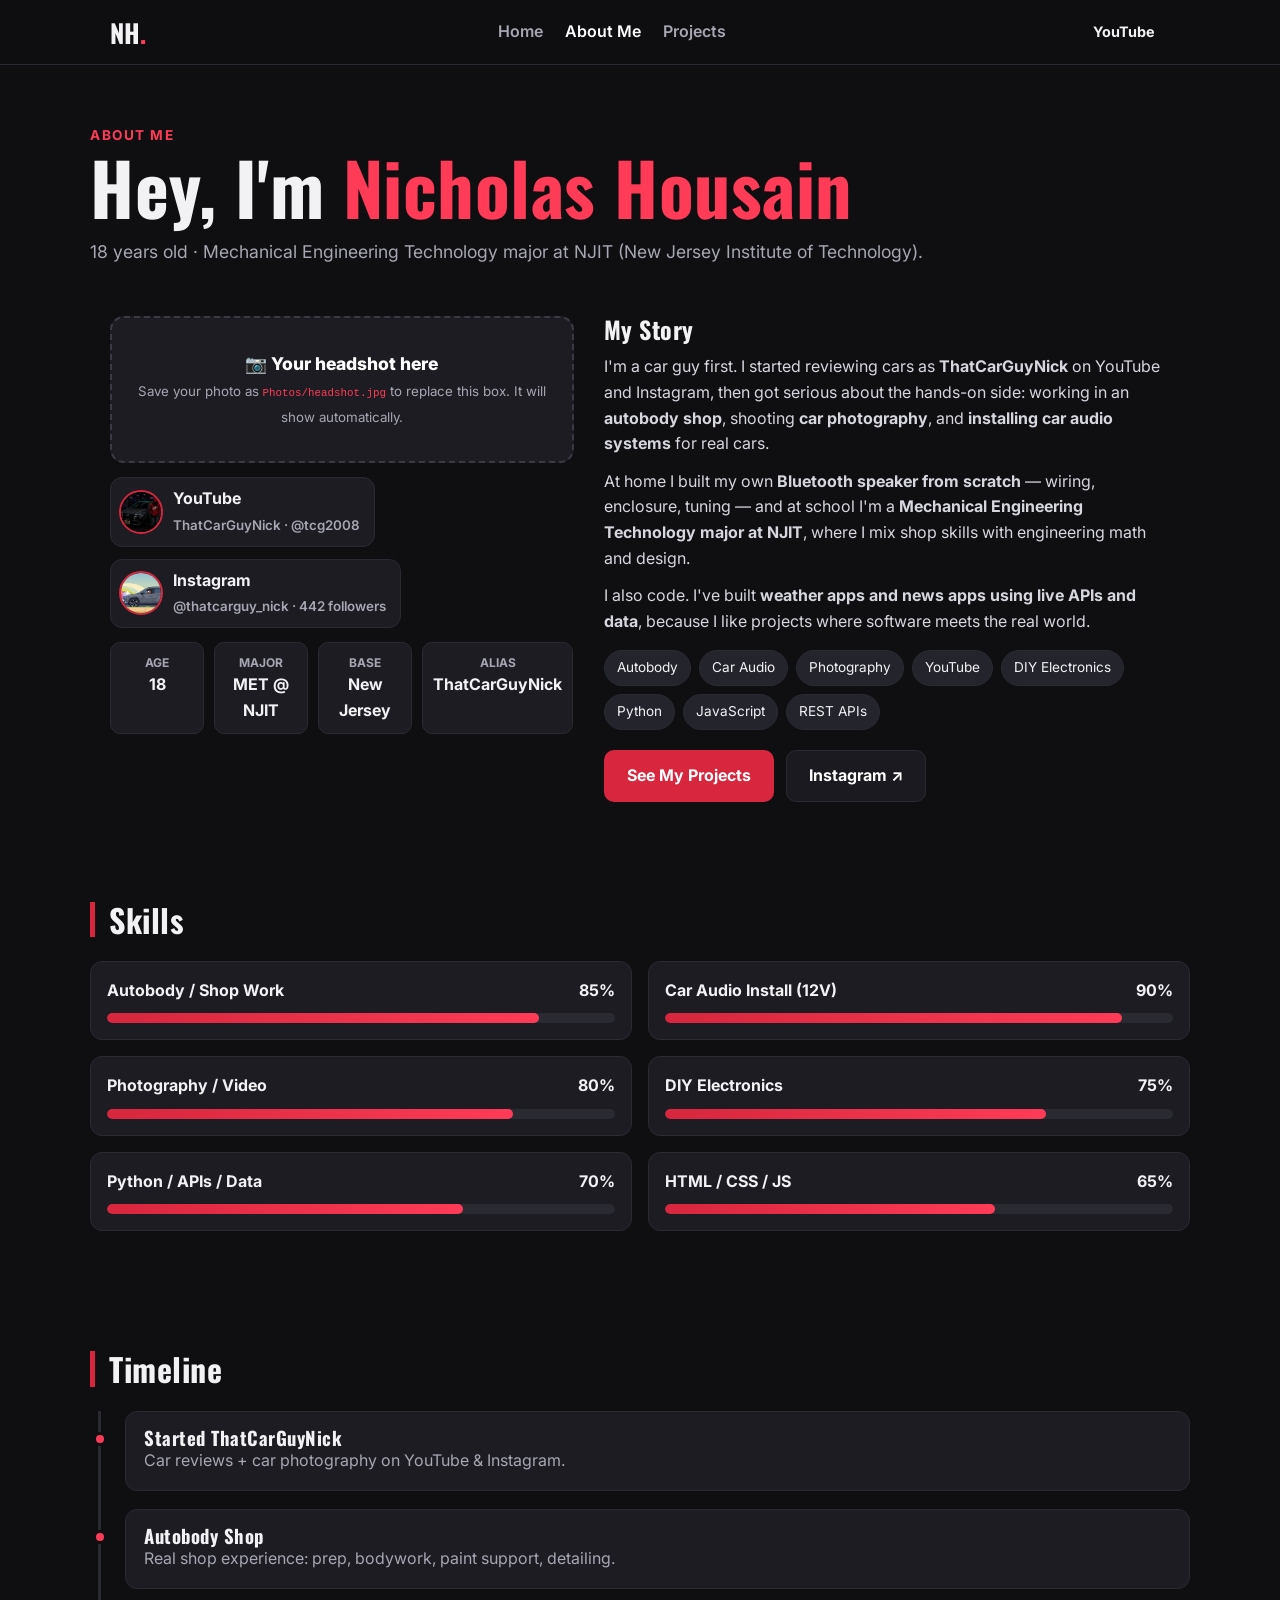
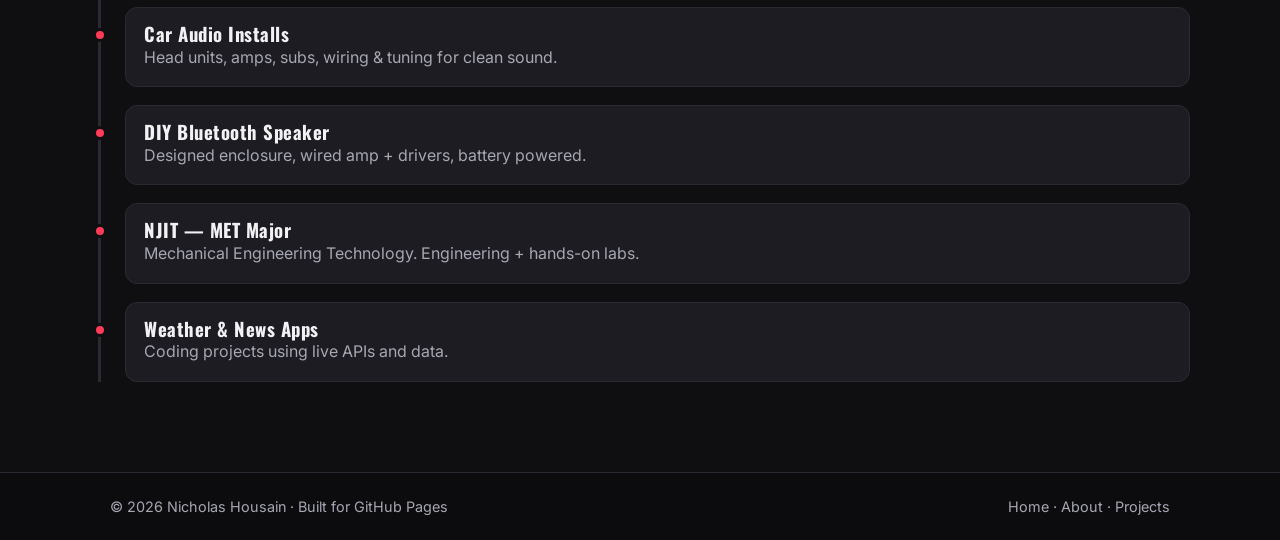
==== about.html @ 1f9f18bd "Launch portfolio on GitHub Pages with Photos folder" ====
<!DOCTYPE html>
<html lang="en">
<head>
<meta charset="UTF-8" />
<meta name="viewport" content="width=device-width, initial-scale=1.0" />
<title>About Me — Nicholas Housain</title>
<link rel="stylesheet" href="css/style.css" />
<link href="https://fonts.googleapis.com/css2?family=Inter:wght@400;500;600;700;800&family=Oswald:wght@500;600;700&display=swap" rel="stylesheet">
</head>
<body>
<header class="nav">
  <div class="container nav-inner">
    <a href="index.html" class="logo">NH<span>.</span></a>
    <nav class="links" id="navLinks">
      <a href="index.html">Home</a>
      <a href="about.html" class="active">About Me</a>
      <a href="projects.html">Projects</a>
    </nav>
    <div class="nav-cta">
      <a class="btn btn-small" href="https://www.youtube.com/@tcg2008" target="_blank" rel="noopener">YouTube</a>
      <button class="hamburger" id="hamburger" aria-label="Menu">☰</button>
    </div>
  </div>
</header>

<section class="container section page-head">
  <p class="eyebrow">About Me</p>
  <h1>Hey, I'm <span>Nicholas Housain</span></h1>
  <p class="subtitle">18 years old · Mechanical Engineering Technology major at NJIT (New Jersey Institute of Technology).</p>
</section>

<section class="container about-grid">
  <div class="about-photo">
    <div class="headshot-placeholder">
      <p>📷 Your headshot here</p>
      <small>Save your photo as <code>Photos/headshot.jpg</code> to replace this box. It will show automatically.</small>
      <img src="Photos/headshot.jpg" alt="Nicholas Housain headshot" onerror="this.style.display='none'" style="margin-top:12px;border-radius:10px;" />
    </div>
    <div class="channels" style="margin-top:14px">
      <a class="channel" href="https://www.youtube.com/@tcg2008" target="_blank" rel="noopener">
        <img src="Photos/youtube-profile.jpg" alt="YouTube profile" />
        <span>YouTube<br><small>ThatCarGuyNick · @tcg2008</small></span>
      </a>
      <a class="channel" href="https://www.instagram.com/thatcarguy_nick" target="_blank" rel="noopener">
        <img src="Photos/instagram-profile.jpg" alt="Instagram profile" />
        <span>Instagram<br><small>@thatcarguy_nick · 442 followers</small></span>
      </a>
    </div>
    <div class="fact-box">
      <div><strong>Age</strong><span>18</span></div>
      <div><strong>Major</strong><span>MET @ NJIT</span></div>
      <div><strong>Base</strong><span>New Jersey</span></div>
      <div><strong>Alias</strong><span>ThatCarGuyNick</span></div>
    </div>
  </div>
  <div class="about-text">
    <h2>My Story</h2>
    <p>I'm a car guy first. I started reviewing cars as <b>ThatCarGuyNick</b> on YouTube and Instagram, then got serious about the hands-on side: working in an <b>autobody shop</b>, shooting <b>car photography</b>, and <b>installing car audio systems</b> for real cars.</p>
    <p>At home I built my own <b>Bluetooth speaker from scratch</b> — wiring, enclosure, tuning — and at school I'm a <b>Mechanical Engineering Technology major at NJIT</b>, where I mix shop skills with engineering math and design.</p>
    <p>I also code. I've built <b>weather apps and news apps using live APIs and data</b>, because I like projects where software meets the real world.</p>
    <div class="tags">
      <span>Autobody</span><span>Car Audio</span><span>Photography</span><span>YouTube</span><span>DIY Electronics</span><span>Python</span><span>JavaScript</span><span>REST APIs</span>
    </div>
    <div class="hero-btns">
      <a class="btn btn-primary" href="projects.html">See My Projects</a>
      <a class="btn btn-ghost" href="https://www.instagram.com/thatcarguy_nick" target="_blank" rel="noopener">Instagram ↗</a>
    </div>
  </div>
</section>

<section class="container section">
  <h2 class="section-title">Skills</h2>
  <div class="skills">
    <div class="skill"><div class="skill-top"><span>Autobody / Shop Work</span><span>85%</span></div><div class="bar"><i style="width:85%"></i></div></div>
    <div class="skill"><div class="skill-top"><span>Car Audio Install (12V)</span><span>90%</span></div><div class="bar"><i style="width:90%"></i></div></div>
    <div class="skill"><div class="skill-top"><span>Photography / Video</span><span>80%</span></div><div class="bar"><i style="width:80%"></i></div></div>
    <div class="skill"><div class="skill-top"><span>DIY Electronics</span><span>75%</span></div><div class="bar"><i style="width:75%"></i></div></div>
    <div class="skill"><div class="skill-top"><span>Python / APIs / Data</span><span>70%</span></div><div class="bar"><i style="width:70%"></i></div></div>
    <div class="skill"><div class="skill-top"><span>HTML / CSS / JS</span><span>65%</span></div><div class="bar"><i style="width:65%"></i></div></div>
  </div>
</section>

<section class="container section">
  <h2 class="section-title">Timeline</h2>
  <div class="timeline">
    <div class="t-item"><span class="t-dot"></span><div><h3>Started ThatCarGuyNick</h3><p>Car reviews + car photography on YouTube & Instagram.</p></div></div>
    <div class="t-item"><span class="t-dot"></span><div><h3>Autobody Shop</h3><p>Real shop experience: prep, bodywork, paint support, detailing.</p></div></div>
    <div class="t-item"><span class="t-dot"></span><div><h3>Car Audio Installs</h3><p>Head units, amps, subs, wiring & tuning for clean sound.</p></div></div>
    <div class="t-item"><span class="t-dot"></span><div><h3>DIY Bluetooth Speaker</h3><p>Designed enclosure, wired amp + drivers, battery powered.</p></div></div>
    <div class="t-item"><span class="t-dot"></span><div><h3>NJIT — MET Major</h3><p>Mechanical Engineering Technology. Engineering + hands-on labs.</p></div></div>
    <div class="t-item"><span class="t-dot"></span><div><h3>Weather & News Apps</h3><p>Coding projects using live APIs and data.</p></div></div>
  </div>
</section>

<footer>
  <div class="container foot">
    <p>© <span id="year"></span> Nicholas Housain · Built for GitHub Pages</p>
    <p><a href="index.html">Home</a> · <a href="about.html">About</a> · <a href="projects.html">Projects</a></p>
  </div>
</footer>
<script src="js/main.js"></script>
</body>
</html>
---- css/style.css ----
:root{
  --bg:#0f0f12; --bg2:#17171c; --card:#1c1c22; --line:#2a2a33;
  --text:#f2f2f5; --muted:#a7a7b3; --red:#d7263d; --red2:#ff3b57;
  --radius:14px; --max:1100px;
}
*{box-sizing:border-box;margin:0;padding:0}
body{background:var(--bg);color:var(--text);font-family:Inter,system-ui,sans-serif;line-height:1.6}
h1,h2,h3{font-family:Oswald,Inter,sans-serif;letter-spacing:.5px;line-height:1.1}
h1{font-size:clamp(2.5rem,6vw,4.5rem)} h1 span{color:var(--red2)}
a{color:inherit;text-decoration:none}
img{max-width:100%;display:block}
.container{max-width:var(--max);margin:0 auto;padding:0 20px}
.section{padding:60px 0}
.section-title{font-size:2rem;margin-bottom:24px;border-left:5px solid var(--red);padding-left:14px}
.eyebrow{color:var(--red2);font-weight:700;text-transform:uppercase;font-size:.85rem;letter-spacing:1.5px}
.subtitle{color:var(--muted);margin:12px 0 20px;font-size:1.1rem}

/* NAV */
.nav{position:sticky;top:0;z-index:50;background:rgba(15,15,18,.92);backdrop-filter:blur(8px);border-bottom:1px solid var(--line)}
.nav-inner{display:flex;align-items:center;justify-content:space-between;height:64px}
.logo{font-family:Oswald;font-size:1.6rem;font-weight:700}.logo span{color:var(--red2)}
.links{display:flex;gap:22px}
.links a{color:var(--muted);font-weight:600}.links a.active,.links a:hover{color:#fff}
.nav-cta{display:flex;gap:10px;align-items:center}
.hamburger{display:none;background:none;border:1px solid var(--line);color:#fff;border-radius:8px;padding:6px 10px;font-size:1.1rem;cursor:pointer}

/* BUTTONS */
.btn{display:inline-block;padding:12px 22px;border-radius:10px;font-weight:700;border:1px solid transparent;cursor:pointer;transition:.2s}
.btn-primary{background:var(--red);color:#fff}.btn-primary:hover{background:var(--red2);transform:translateY(-1px)}
.btn-ghost{border-color:var(--line);color:#fff;background:#1a1a20}.btn-ghost:hover{border-color:var(--red2)}
.btn-small{padding:8px 14px;font-size:.9rem;border-radius:8px}
.link{color:var(--red2);font-weight:700}

/* HERO */
.hero{position:relative;overflow:hidden;padding:60px 0 40px;border-bottom:1px solid var(--line)}
.hero-bg{position:absolute;inset:0;background:radial-gradient(600px 300px at 80% 10%,rgba(215,38,61,.25),transparent),linear-gradient(180deg,#17171c,#0f0f12)}
.hero-grid{position:relative;display:grid;grid-template-columns:1.1fr .9fr;gap:36px;align-items:center}
.hero-btns{display:flex;gap:12px;margin:20px 0;flex-wrap:wrap}
.socials{display:flex;gap:14px;color:var(--muted);font-weight:600;flex-wrap:wrap}.socials a:hover{color:#fff}
.hero-card{background:var(--card);border:1px solid var(--line);border-radius:var(--radius);overflow:hidden}
.hero-card img{height:260px;width:100%;object-fit:cover}
.hero-card-body{padding:18px}
.stat-row{display:flex;gap:26px;margin-bottom:10px}.stat-row strong{display:block;font-size:1.5rem}.stat-row span{color:var(--muted);font-size:.85rem}
.note{color:var(--muted);font-size:.95rem}

/* CARDS */
.cards-3{display:grid;grid-template-columns:repeat(3,1fr);gap:18px}
.card{background:var(--card);border:1px solid var(--line);border-radius:var(--radius);padding:24px;transition:.2s}
.card:hover{border-color:var(--red);transform:translateY(-3px)}
.card .icon{font-size:2rem;margin-bottom:10px}
.card h3{margin-bottom:8px}.card p{color:var(--muted);margin-bottom:12px}

/* STRIP */
.strip{background:var(--bg2);border-top:1px solid var(--line);border-bottom:1px solid var(--line);padding:50px 0;margin-top:20px}
.strip-grid{display:grid;grid-template-columns:1.2fr .8fr;gap:30px;align-items:center}
.strip p{color:var(--muted);margin:10px 0 18px}
.checklist{list-style:none;background:var(--card);border:1px solid var(--line);border-radius:var(--radius);padding:20px 24px}
.checklist li{padding:8px 0;border-bottom:1px solid var(--line)}.checklist li:last-child{border:0}

/* ABOUT */
.page-head{padding-bottom:10px}
.about-grid{display:grid;grid-template-columns:.9fr 1.1fr;gap:30px;padding:20px;align-items:start}
.about-photo img{border-radius:var(--radius);height:340px;width:100%;object-fit:cover;border:1px solid var(--line)}
.fact-box{display:grid;grid-template-columns:repeat(4,1fr);gap:10px;margin-top:14px}
.fact-box div{background:var(--card);border:1px solid var(--line);border-radius:10px;padding:10px;text-align:center}
.fact-box strong{display:block;font-size:.75rem;color:var(--muted);text-transform:uppercase}
.fact-box span{font-weight:700}
.about-text h2{margin-bottom:12px}.about-text p{color:#d6d6de;margin-bottom:12px}
.tags{display:flex;flex-wrap:wrap;gap:8px;margin:16px 0 20px}
.tags span{background:#24242c;border:1px solid var(--line);padding:6px 12px;border-radius:99px;font-size:.85rem}

/* SKILLS */
.skills{display:grid;grid-template-columns:1fr 1fr;gap:16px}
.skill{background:var(--card);border:1px solid var(--line);border-radius:12px;padding:16px}
.skill-top{display:flex;justify-content:space-between;font-weight:700;margin-bottom:10px}
.bar{background:#2a2a33;border-radius:99px;height:10px;overflow:hidden}
.bar i{display:block;height:100%;background:linear-gradient(90deg,var(--red),var(--red2));border-radius:99px}

/* TIMELINE */
.timeline{border-left:3px solid var(--line);margin-left:8px;padding-left:24px;display:grid;gap:18px}
.t-item{position:relative;background:var(--card);border:1px solid var(--line);border-radius:12px;padding:16px 18px}
.t-dot{position:absolute;left:-33px;top:20px;width:14px;height:14px;background:var(--red2);border-radius:50%;border:3px solid var(--bg)}
.t-item p{color:var(--muted)}

/* PROJECTS */
.filters{display:flex;gap:10px;margin-top:16px;flex-wrap:wrap}
.filter{background:var(--card);border:1px solid var(--line);color:var(--muted);padding:9px 16px;border-radius:99px;font-weight:700;cursor:pointer}
.filter.active,.filter:hover{background:var(--red);color:#fff;border-color:var(--red)}
.proj-grid{display:grid;grid-template-columns:repeat(3,1fr);gap:18px;padding-bottom:20px}
.proj{padding:0;overflow:hidden;display:flex;flex-direction:column}
.proj img{height:190px;width:100%;object-fit:cover;cursor:zoom-in}
.proj-body{padding:18px;display:flex;flex-direction:column;gap:10px;flex:1}
.pill{font-size:.78rem;background:#2a1216;border:1px solid #5a1f28;color:#ff8ba0;padding:4px 10px;border-radius:99px;width:fit-content;font-weight:700}
.proj-body p{color:var(--muted);font-size:.95rem}
.proj-links{display:flex;gap:8px;margin-top:auto;flex-wrap:wrap}
.meta{color:var(--muted);font-size:.85rem}
.proj.hide{display:none}

/* LIGHTBOX */
.lightbox{position:fixed;inset:0;background:rgba(0,0,0,.85);display:none;align-items:center;justify-content:center;z-index:99;padding:20px}
.lightbox.open{display:flex}
.lightbox img{max-width:90%;max-height:85vh;border-radius:12px}
#lightboxClose{position:absolute;top:20px;right:28px;font-size:1.6rem;cursor:pointer;background:#222;border:1px solid var(--line);border-radius:8px;padding:4px 12px}

/* CONTACT */
.contact-grid{display:grid;grid-template-columns:1fr 1fr;gap:26px;background:var(--card);border:1px solid var(--line);border-radius:var(--radius);padding:28px}
.form{display:grid;gap:12px}
.form input,.form textarea{background:#121216;border:1px solid var(--line);color:#fff;border-radius:10px;padding:12px;font:inherit}
.form input:focus,.form textarea:focus{outline:none;border-color:var(--red2)}
.form-msg{font-size:.9rem;color:#7CFC98}
.center{text-align:center}.center p{color:var(--muted);margin:10px 0 18px}

/* FOOTER */
footer{border-top:1px solid var(--line);padding:22px 0;margin-top:30px;background:#0c0c0f}
.foot{display:flex;justify-content:space-between;color:var(--muted);font-size:.9rem;flex-wrap:wrap;gap:8px}
.foot a:hover{color:#fff}

/* REVEAL */
.reveal{opacity:0;transform:translateY(14px);transition:.5s}
.reveal.show{opacity:1;transform:none}

/* CHANNELS + AVATARS */
.channels{display:flex;gap:12px;flex-wrap:wrap}
.channel{display:flex;align-items:center;gap:10px;background:var(--card);border:1px solid var(--line);border-radius:12px;padding:8px 14px 8px 8px;font-weight:700}
.channel:hover{border-color:var(--red2)}
.channel img{width:44px;height:44px;border-radius:50%;object-fit:cover;border:2px solid var(--red)}
.channel small{color:var(--muted);font-weight:600}
.headshot-placeholder{background:var(--card);border:2px dashed #3a3a45;border-radius:var(--radius);padding:32px 22px;text-align:center;color:var(--muted)}
.headshot-placeholder p{color:#fff;font-weight:800;font-size:1.1rem}
.headshot-placeholder code{color:var(--red2)}

@media(max-width:900px){
  .hero-grid,.about-grid,.strip-grid,.contact-grid{grid-template-columns:1fr}
  .cards-3,.proj-grid,.skills{grid-template-columns:1fr 1fr}
  .fact-box{grid-template-columns:repeat(2,1fr)}
}
@media(max-width:640px){
  .links{display:none;position:absolute;top:64px;left:0;right:0;background:#141419;flex-direction:column;padding:16px 20px;border-bottom:1px solid var(--line)}
  .links.open{display:flex}
  .hamburger{display:block}
  .cards-3,.proj-grid,.skills{grid-template-columns:1fr}
}
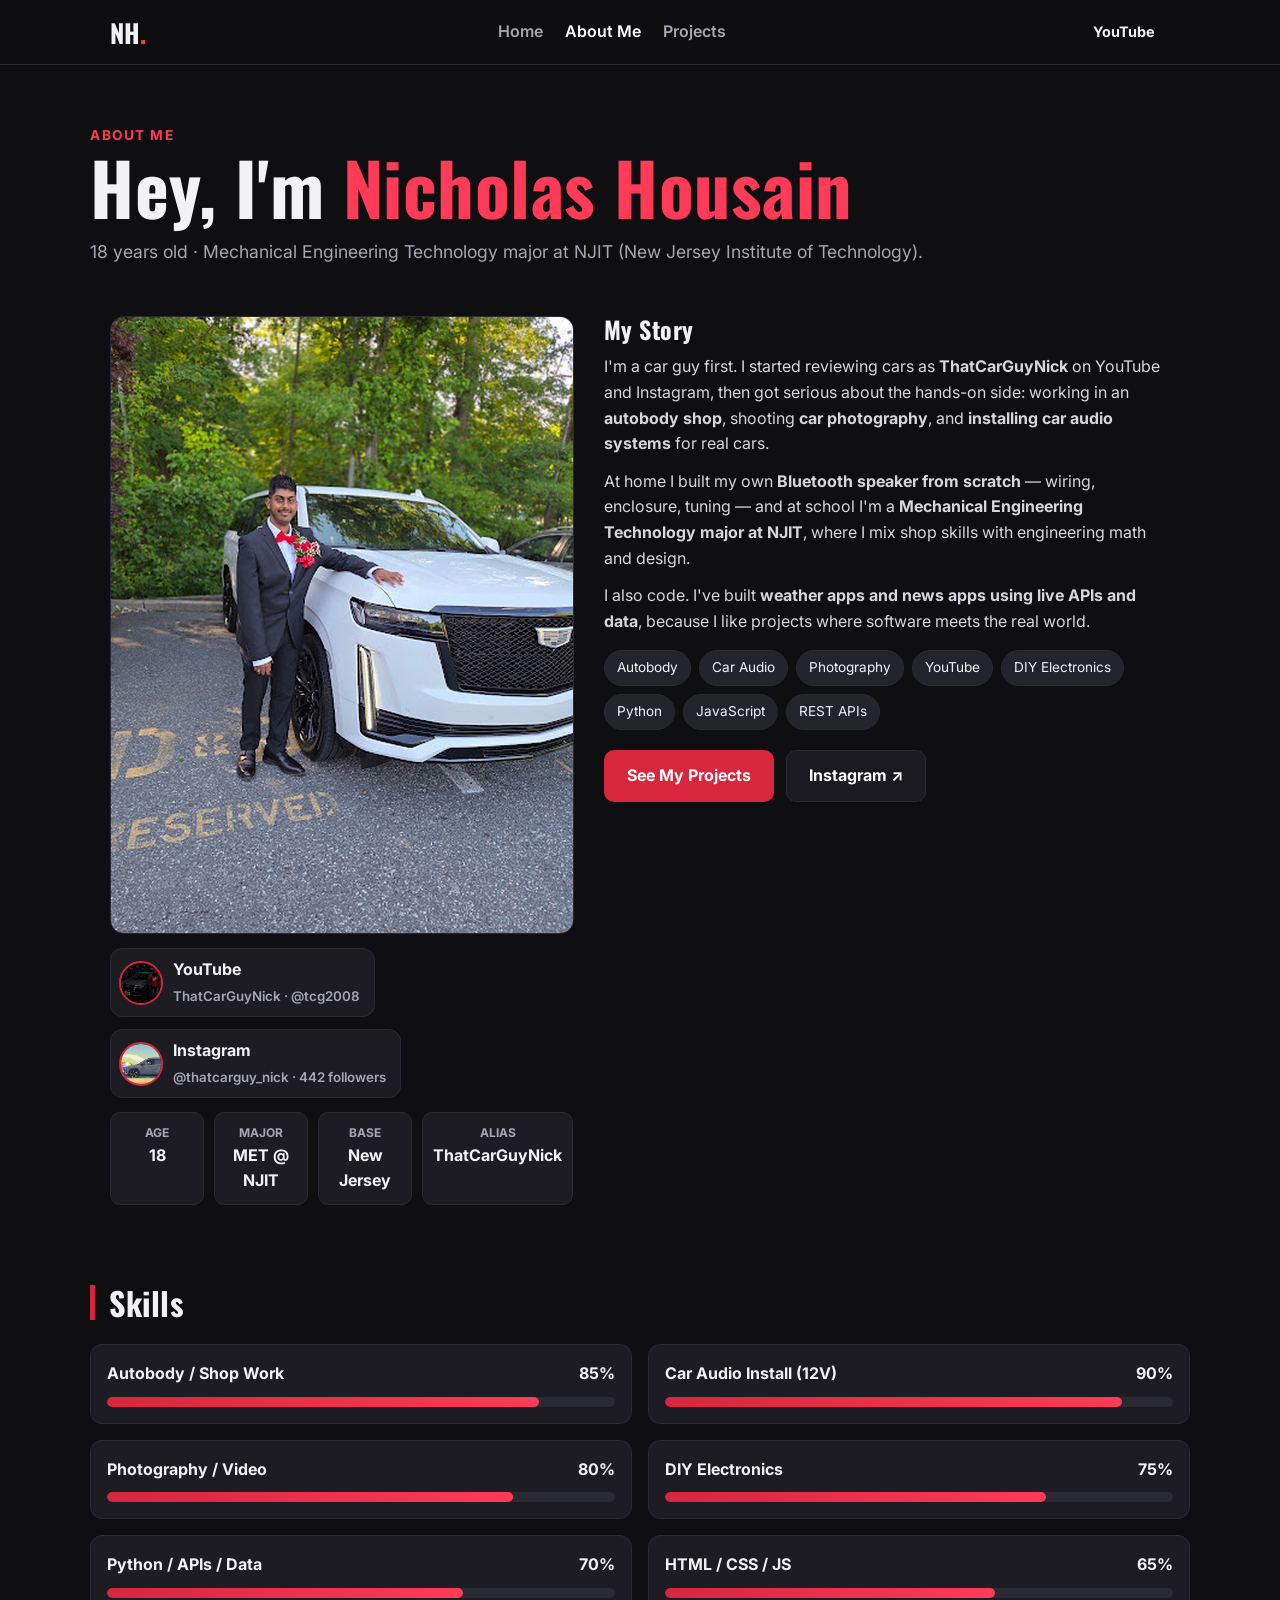
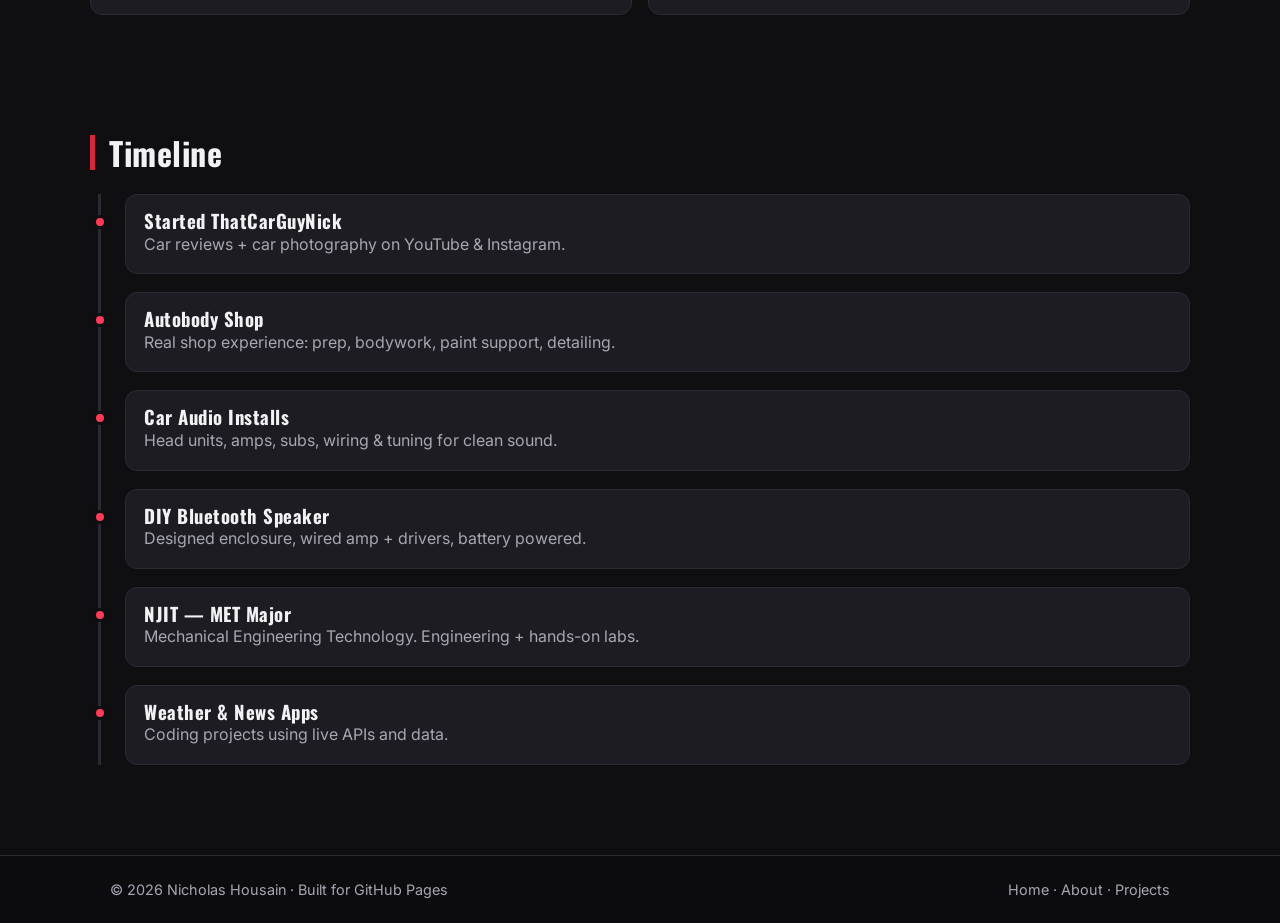
==== commit d7cd4a2f: "Add Nick's headshot to About page Replace the placeholder box with the real photo, upscaled to 768x1" ====
--- a/about.html
+++ b/about.html
@@ -31,11 +31,9 @@
 
 <section class="container about-grid">
   <div class="about-photo">
-    <div class="headshot-placeholder">
-      <p>📷 Your headshot here</p>
-      <small>Save your photo as <code>Photos/headshot.jpg</code> to replace this box. It will show automatically.</small>
-      <img src="Photos/headshot.jpg" alt="Nicholas Housain headshot" onerror="this.style.display='none'" style="margin-top:12px;border-radius:10px;" />
-    </div>
+    <figure class="headshot">
+      <img src="Photos/headshot.jpg" alt="Nicholas Housain standing next to a white Cadillac" width="768" height="1024" />
+    </figure>
     <div class="channels" style="margin-top:14px">
       <a class="channel" href="https://www.youtube.com/@tcg2008" target="_blank" rel="noopener">
         <img src="Photos/youtube-profile.jpg" alt="YouTube profile" />
--- a/css/style.css
+++ b/css/style.css
@@ -61,6 +61,8 @@
 .page-head{padding-bottom:10px}
 .about-grid{display:grid;grid-template-columns:.9fr 1.1fr;gap:30px;padding:20px;align-items:start}
 .about-photo img{border-radius:var(--radius);height:340px;width:100%;object-fit:cover;border:1px solid var(--line)}
+.headshot{margin:0}
+.headshot img{height:auto;aspect-ratio:3/4;object-position:center 20%}
 .fact-box{display:grid;grid-template-columns:repeat(4,1fr);gap:10px;margin-top:14px}
 .fact-box div{background:var(--card);border:1px solid var(--line);border-radius:10px;padding:10px;text-align:center}
 .fact-box strong{display:block;font-size:.75rem;color:var(--muted);text-transform:uppercase}
@@ -125,9 +127,6 @@
 .channel:hover{border-color:var(--red2)}
 .channel img{width:44px;height:44px;border-radius:50%;object-fit:cover;border:2px solid var(--red)}
 .channel small{color:var(--muted);font-weight:600}
-.headshot-placeholder{background:var(--card);border:2px dashed #3a3a45;border-radius:var(--radius);padding:32px 22px;text-align:center;color:var(--muted)}
-.headshot-placeholder p{color:#fff;font-weight:800;font-size:1.1rem}
-.headshot-placeholder code{color:var(--red2)}
 
 @media(max-width:900px){
   .hero-grid,.about-grid,.strip-grid,.contact-grid{grid-template-columns:1fr}
